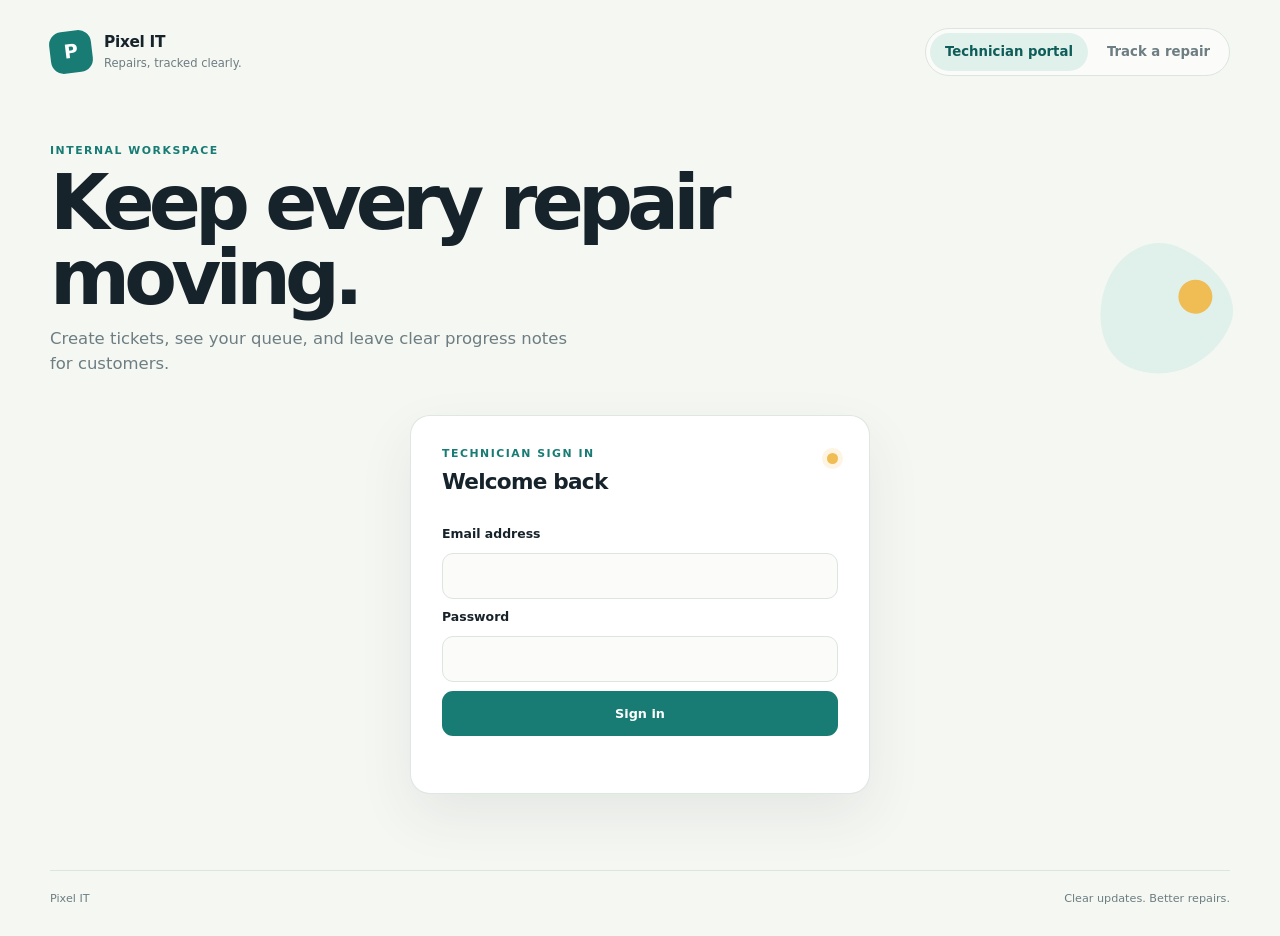
==== frontend/index.html @ 740fb648 "Created the customer accessing logs and created the frontend" ====
<!doctype html>
<html lang="en">
  <head>
    <meta charset="UTF-8" />
    <meta name="viewport" content="width=device-width, initial-scale=1.0" />
    <meta
      name="description"
      content="Pixel Repair Shop technician dashboard and customer repair tracking"
    />
    <title>Pixel IT</title>
    <link rel="stylesheet" href="./styles.css" />
    <script defer src="./app.js"></script>
  </head>
  <body>
    <div class="app-shell">
      <header class="site-header">
        <a class="brand" href="#top" aria-label="Pixel Repair Shop home">
          <span class="brand-mark" aria-hidden="true">P</span>
          <span>
            <strong>Pixel IT</strong>
            <small>Repairs, tracked clearly.</small>
          </span>
        </a>

        <nav class="main-nav" aria-label="Main navigation">
          <button class="nav-button active" type="button" data-view="technician-view">
            Technician portal
          </button>
          <button class="nav-button" type="button" data-view="customer-view">
            Track a repair
          </button>
        </nav>
      </header>

      <main id="top">
        <section class="view active" id="technician-view" aria-labelledby="technician-title">
          <div class="page-heading">
            <div>
              <p class="eyebrow">Internal workspace</p>
              <h1 id="technician-title">Keep every repair moving.</h1>
              <p class="lede">
                Create tickets, see your queue, and leave clear progress notes for customers.
              </p>
            </div>
            <div class="heading-accent" aria-hidden="true"></div>
          </div>

          <div id="login-panel" class="panel narrow-panel">
            <div class="panel-heading">
              <div>
                <p class="eyebrow">Technician sign in</p>
                <h2>Welcome back</h2>
              </div>
              <span class="status-dot" aria-hidden="true"></span>
            </div>

            <form id="login-form" class="stack-form">
              <label for="login-email">Email address</label>
              <input id="login-email" name="email" type="email" autocomplete="email" required />

              <label for="login-password">Password</label>
              <input
                id="login-password"
                name="password"
                type="password"
                autocomplete="current-password"
                required
              />

              <button class="button primary-button" type="submit">
                <span class="button-label">Sign in</span>
                <span class="spinner" aria-hidden="true"></span>
              </button>
              <p class="form-message" id="login-message" role="alert"></p>
            </form>
          </div>

          <section id="dashboard-panel" class="dashboard hidden" aria-live="polite">
            <div class="dashboard-toolbar">
              <div>
                <p class="eyebrow">Technician dashboard</p>
                <h2>Your repair queue</h2>
              </div>
              <button id="logout-button" class="button ghost-button" type="button">Sign out</button>
            </div>

            <div class="dashboard-grid">
              <section class="panel create-panel" aria-labelledby="new-ticket-title">
                <div class="panel-heading">
                  <div>
                    <p class="eyebrow">Start a repair</p>
                    <h2 id="new-ticket-title">New ticket</h2>
                  </div>
                  <span class="panel-number">01</span>
                </div>

                <form id="ticket-form" class="stack-form">
                  <label for="customer-name">Customer name</label>
                  <input id="customer-name" name="customer_name" type="text" required maxlength="120" />

                  <label for="device-info">Device and issue</label>
                  <textarea
                    id="device-info"
                    name="device_info"
                    rows="4"
                    maxlength="500"
                    placeholder="MacBook Pro 14-inch — keyboard not responding"
                    required
                  ></textarea>

                  <button class="button primary-button" type="submit">
                    <span class="button-label">Create ticket</span>
                    <span class="spinner" aria-hidden="true"></span>
                  </button>
                  <p class="form-message" id="ticket-message" role="alert"></p>
                </form>
              </section>

              <section class="panel tickets-panel" aria-labelledby="tickets-title">
                <div class="panel-heading">
                  <div>
                    <p class="eyebrow">Active work</p>
                    <h2 id="tickets-title">Your tickets</h2>
                  </div>
                  <button id="refresh-tickets" class="icon-button" type="button" aria-label="Refresh tickets" title="Refresh tickets">
                    ↻
                  </button>
                </div>

                <div id="tickets-message" class="inline-message" role="status"></div>
                <div id="ticket-list" class="ticket-list"></div>
              </section>
            </div>
          </section>
        </section>

        <section class="view" id="customer-view" aria-labelledby="customer-title" hidden>
          <div class="page-heading customer-heading">
            <div>
              <p class="eyebrow">Customer tracking</p>
              <h1 id="customer-title">See where your repair stands.</h1>
              <p class="lede">
                Enter the ticket number from your repair receipt to see the latest update.
              </p>
            </div>
            <div class="heading-accent warm" aria-hidden="true"></div>
          </div>

          <div class="customer-layout">
            <section class="panel lookup-panel" aria-labelledby="lookup-title">
              <div class="panel-heading">
                <div>
                  <p class="eyebrow">Repair lookup</p>
                  <h2 id="lookup-title">Your ticket number</h2>
                </div>
                <span class="panel-number">01</span>
              </div>

              <form id="lookup-form" class="lookup-form">
                <label for="ticket-id">Ticket ID</label>
                <div class="input-action-row">
                  <input
                    id="ticket-id"
                    name="ticket_id"
                    type="number"
                    min="1"
                    step="1"
                    inputmode="numeric"
                    placeholder="e.g. 104"
                    required
                  />
                  <button class="button primary-button" type="submit">
                    <span class="button-label">View update</span>
                    <span class="spinner" aria-hidden="true"></span>
                  </button>
                </div>
                <p class="form-message" id="lookup-message" role="alert"></p>
              </form>
            </section>

            <section id="customer-result" class="customer-result hidden" aria-live="polite">
              <div class="result-summary panel">
                <div>
                  <p class="eyebrow">Ticket <span id="result-ticket-id">—</span></p>
                  <h2 id="result-title">Repair updates</h2>
                </div>
                <span id="result-status" class="status-badge">—</span>
              </div>
              <div class="panel log-panel">
                <div class="panel-heading compact-heading">
                  <div>
                    <p class="eyebrow">Technician notes</p>
                    <h2>Repair history</h2>
                  </div>
                </div>
                <div id="customer-log-list" class="customer-log-list"></div>
              </div>
            </section>
          </div>
        </section>
      </main>

      <footer class="site-footer">
        <span>Pixel IT</span>
        <span>Clear updates. Better repairs.</span>
      </footer>
    </div>

    <dialog id="log-dialog" class="log-dialog">
      <form id="log-form" class="stack-form" method="dialog">
        <div class="panel-heading">
          <div>
            <p class="eyebrow">Ticket <span id="log-ticket-id">—</span></p>
            <h2>Add progress note</h2>
          </div>
          <button id="close-log-dialog" class="close-button" type="button" aria-label="Close">×</button>
        </div>
        <label for="log-note">What changed?</label>
        <textarea
          id="log-note"
          name="note"
          rows="5"
          maxlength="1000"
          placeholder="Inspected the charging circuit and ordered a replacement part."
          required
        ></textarea>
        <button class="button primary-button" type="submit">
          <span class="button-label">Save note</span>
          <span class="spinner" aria-hidden="true"></span>
        </button>
        <p class="form-message" id="log-message" role="alert"></p>
      </form>
    </dialog>
  </body>
</html>
---- frontend/styles.css ----
:root {
  --ink: #17232b;
  --muted: #6d7d82;
  --paper: #f5f7f2;
  --surface: #ffffff;
  --line: #dce5df;
  --teal: #187c75;
  --teal-dark: #0e5d59;
  --teal-soft: #e0f1eb;
  --coral: #dc755c;
  --coral-soft: #fce9df;
  --yellow: #f0bc54;
  --shadow: 0 22px 55px rgba(25, 55, 58, 0.08);
  --radius: 20px;
}

* {
  box-sizing: border-box;
}

html {
  scroll-behavior: smooth;
}

body {
  margin: 0;
  min-width: 320px;
  color: var(--ink);
  background: var(--paper);
  font-family: Inter, ui-sans-serif, system-ui, -apple-system, BlinkMacSystemFont, "Segoe UI", sans-serif;
  line-height: 1.5;
}

button,
input,
textarea {
  font: inherit;
}

button {
  cursor: pointer;
}

button:disabled {
  cursor: wait;
  opacity: 0.7;
}

button:focus-visible,
input:focus-visible,
textarea:focus-visible {
  outline: 3px solid rgba(24, 124, 117, 0.28);
  outline-offset: 2px;
}

.app-shell {
  width: min(1180px, calc(100% - 40px));
  min-height: 100vh;
  margin: 0 auto;
}

.site-header {
  display: flex;
  align-items: center;
  justify-content: space-between;
  gap: 24px;
  padding: 28px 0 34px;
}

.brand {
  display: inline-flex;
  align-items: center;
  gap: 12px;
  color: var(--ink);
  text-decoration: none;
}

.brand-mark {
  display: grid;
  width: 42px;
  height: 42px;
  place-items: center;
  border-radius: 13px;
  color: #fff;
  background: var(--teal);
  font-size: 1.2rem;
  font-weight: 800;
  transform: rotate(-7deg);
}

.brand strong,
.brand small {
  display: block;
}

.brand strong {
  font-size: 0.96rem;
  letter-spacing: -0.02em;
}

.brand small {
  margin-top: 1px;
  color: var(--muted);
  font-size: 0.72rem;
}

.main-nav {
  display: flex;
  gap: 4px;
  padding: 4px;
  border: 1px solid var(--line);
  border-radius: 999px;
  background: rgba(255, 255, 255, 0.62);
}

.nav-button {
  padding: 9px 15px;
  border: 0;
  border-radius: 999px;
  color: var(--muted);
  background: transparent;
  font-size: 0.83rem;
  font-weight: 700;
}

.nav-button.active {
  color: var(--teal-dark);
  background: var(--teal-soft);
}

.view {
  display: none;
  padding: 34px 0 76px;
}

.view.active {
  display: block;
}

.page-heading {
  display: flex;
  align-items: flex-end;
  justify-content: space-between;
  gap: 24px;
  margin-bottom: 38px;
}

.page-heading h1 {
  max-width: 680px;
  margin: 8px 0 12px;
  color: var(--ink);
  font-size: clamp(2.4rem, 6vw, 5rem);
  font-weight: 780;
  letter-spacing: -0.075em;
  line-height: 0.98;
}

.lede {
  max-width: 540px;
  margin: 0;
  color: var(--muted);
  font-size: 1.03rem;
}

.eyebrow {
  margin: 0;
  color: var(--teal);
  font-size: 0.68rem;
  font-weight: 800;
  letter-spacing: 0.14em;
  line-height: 1.2;
  text-transform: uppercase;
}

.heading-accent {
  width: 130px;
  height: 130px;
  flex: 0 0 auto;
  border-radius: 39% 61% 58% 42% / 45% 39% 61% 55%;
  background: var(--teal-soft);
  transform: rotate(23deg);
}

.heading-accent::after {
  display: block;
  width: 34px;
  height: 34px;
  margin: 22px 0 0 70px;
  border-radius: 50%;
  background: var(--yellow);
  content: "";
}

.heading-accent.warm {
  background: var(--coral-soft);
}

.heading-accent.warm::after {
  background: var(--coral);
}

.panel {
  border: 1px solid rgba(220, 229, 223, 0.9);
  border-radius: var(--radius);
  background: var(--surface);
  box-shadow: var(--shadow);
}

.narrow-panel {
  max-width: 460px;
  margin: 0 auto;
  padding: 31px;
}

.panel-heading,
.dashboard-toolbar {
  display: flex;
  align-items: flex-start;
  justify-content: space-between;
  gap: 18px;
}

.panel-heading h2,
.dashboard-toolbar h2 {
  margin: 6px 0 0;
  font-size: 1.35rem;
  letter-spacing: -0.035em;
}

.status-dot {
  width: 11px;
  height: 11px;
  margin-top: 6px;
  border-radius: 50%;
  background: var(--yellow);
  box-shadow: 0 0 0 5px rgba(240, 188, 84, 0.16);
}

.stack-form {
  display: grid;
  gap: 9px;
  margin-top: 27px;
}

label {
  color: var(--ink);
  font-size: 0.78rem;
  font-weight: 750;
}

input,
textarea {
  width: 100%;
  border: 1px solid var(--line);
  border-radius: 11px;
  color: var(--ink);
  background: #fbfcfa;
  font-size: 0.92rem;
  transition: border-color 160ms ease, box-shadow 160ms ease, background 160ms ease;
}

input {
  min-height: 46px;
  padding: 0 13px;
}

textarea {
  min-height: 105px;
  padding: 12px 13px;
  resize: vertical;
}

input::placeholder,
textarea::placeholder {
  color: #a3b0ae;
}

input:focus,
textarea:focus {
  border-color: var(--teal);
  background: #fff;
  box-shadow: 0 0 0 4px rgba(24, 124, 117, 0.08);
  outline: 0;
}

.button {
  display: inline-flex;
  min-height: 45px;
  align-items: center;
  justify-content: center;
  gap: 9px;
  border: 0;
  border-radius: 11px;
  padding: 0 17px;
  font-size: 0.8rem;
  font-weight: 800;
  transition: background 160ms ease, color 160ms ease, transform 160ms ease;
}

.button:hover:not(:disabled) {
  transform: translateY(-1px);
}

.primary-button {
  color: #fff;
  background: var(--teal);
}

.primary-button:hover:not(:disabled) {
  background: var(--teal-dark);
}

.ghost-button {
  color: var(--teal-dark);
  background: var(--teal-soft);
}

.ghost-button:hover:not(:disabled) {
  background: #cce8df;
}

.spinner {
  display: none;
  width: 14px;
  height: 14px;
  border: 2px solid rgba(255, 255, 255, 0.45);
  border-top-color: #fff;
  border-radius: 50%;
  animation: spin 700ms linear infinite;
}

.is-loading .spinner {
  display: inline-block;
}

.is-loading .button-label {
  opacity: 0.85;
}

@keyframes spin {
  to {
    transform: rotate(360deg);
  }
}

.form-message,
.inline-message {
  min-height: 1.2em;
  margin: 2px 0 0;
  color: var(--muted);
  font-size: 0.78rem;
}

.form-message.error,
.inline-message.error {
  color: #b74f42;
}

.form-message.success,
.inline-message.success {
  color: var(--teal-dark);
}

.dashboard {
  margin-top: 12px;
}

.dashboard-toolbar {
  align-items: center;
  margin-bottom: 23px;
}

.dashboard-grid {
  display: grid;
  grid-template-columns: minmax(270px, 0.78fr) minmax(0, 1.22fr);
  gap: 20px;
}

.create-panel,
.tickets-panel,
.lookup-panel,
.log-panel,
.result-summary {
  padding: 27px;
}

.panel-number {
  color: var(--coral);
  font-size: 0.78rem;
  font-weight: 800;
}

.icon-button {
  display: grid;
  width: 35px;
  height: 35px;
  place-items: center;
  border: 1px solid var(--line);
  border-radius: 50%;
  color: var(--teal-dark);
  background: transparent;
  font-size: 1.25rem;
  line-height: 1;
}

.icon-button:hover {
  background: var(--teal-soft);
}

.ticket-list {
  display: grid;
  gap: 10px;
  max-height: 515px;
  margin-top: 10px;
  overflow-y: auto;
  padding-right: 3px;
}

.ticket-card {
  display: grid;
  grid-template-columns: 1fr auto;
  gap: 13px;
  padding: 17px;
  border: 1px solid var(--line);
  border-radius: 14px;
  background: #fbfcfa;
}

.ticket-card h3 {
  margin: 0;
  font-size: 0.95rem;
  letter-spacing: -0.02em;
}

.ticket-card p {
  margin: 4px 0 0;
  color: var(--muted);
  font-size: 0.79rem;
  line-height: 1.45;
}

.ticket-meta {
  display: flex;
  flex-wrap: wrap;
  align-items: center;
  gap: 7px;
  margin-top: 12px;
}

.ticket-id {
  color: var(--teal-dark);
  font-size: 0.72rem;
  font-weight: 800;
}

.status-badge {
  display: inline-flex;
  align-items: center;
  min-height: 25px;
  border-radius: 999px;
  padding: 0 9px;
  color: var(--teal-dark);
  background: var(--teal-soft);
  font-size: 0.67rem;
  font-weight: 800;
  letter-spacing: 0.02em;
  text-transform: capitalize;
}

.status-badge.waiting_parts,
.status-badge.pending {
  color: #8a5d12;
  background: #fff0cf;
}

.status-badge.completed {
  color: #437048;
  background: #e1f1dc;
}

.status-badge.unknown {
  color: var(--muted);
  background: #edf0ee;
}

.card-action {
  align-self: center;
  border: 0;
  border-radius: 9px;
  padding: 8px 10px;
  color: var(--teal-dark);
  background: var(--teal-soft);
  font-size: 0.7rem;
  font-weight: 800;
  white-space: nowrap;
}

.card-action:hover {
  background: #cce8df;
}

.empty-state {
  padding: 38px 20px;
  border: 1px dashed var(--line);
  border-radius: 14px;
  color: var(--muted);
  text-align: center;
  font-size: 0.84rem;
}

.customer-layout {
  display: grid;
  grid-template-columns: minmax(260px, 0.7fr) minmax(0, 1.3fr);
  align-items: start;
  gap: 20px;
}

.lookup-form {
  display: grid;
  gap: 10px;
  margin-top: 28px;
}

.input-action-row {
  display: grid;
  grid-template-columns: 1fr auto;
  gap: 9px;
}

.customer-result {
  display: grid;
  gap: 16px;
}

.result-summary {
  display: flex;
  align-items: center;
  justify-content: space-between;
  gap: 16px;
}

.result-summary h2 {
  margin: 6px 0 0;
  font-size: 1.25rem;
  letter-spacing: -0.035em;
}

.compact-heading {
  margin-bottom: 23px;
}

.customer-log-list {
  display: grid;
  gap: 0;
}

.customer-log {
  position: relative;
  padding: 0 0 25px 27px;
}

.customer-log:last-child {
  padding-bottom: 0;
}

.customer-log::before {
  position: absolute;
  top: 5px;
  bottom: 0;
  left: 5px;
  width: 1px;
  background: var(--line);
  content: "";
}

.customer-log:last-child::before {
  display: none;
}

.customer-log::after {
  position: absolute;
  top: 3px;
  left: 0;
  width: 11px;
  height: 11px;
  border: 3px solid var(--surface);
  border-radius: 50%;
  background: var(--teal);
  box-shadow: 0 0 0 1px var(--teal);
  content: "";
}

.customer-log time {
  color: var(--teal);
  font-size: 0.7rem;
  font-weight: 800;
  letter-spacing: 0.04em;
  text-transform: uppercase;
}

.customer-log p {
  margin: 7px 0 0;
  font-size: 0.9rem;
  line-height: 1.6;
}

.no-logs {
  padding: 24px 0 3px;
  color: var(--muted);
  font-size: 0.85rem;
}

.site-footer {
  display: flex;
  justify-content: space-between;
  gap: 20px;
  padding: 20px 0 28px;
  border-top: 1px solid var(--line);
  color: var(--muted);
  font-size: 0.7rem;
}

.log-dialog {
  width: min(460px, calc(100% - 32px));
  border: 0;
  border-radius: var(--radius);
  padding: 0;
  color: var(--ink);
  background: var(--surface);
  box-shadow: 0 30px 90px rgba(12, 40, 43, 0.22);
}

.log-dialog::backdrop {
  background: rgba(17, 43, 46, 0.42);
  backdrop-filter: blur(3px);
}

.log-dialog .stack-form {
  margin: 0;
  padding: 31px;
}

.close-button {
  width: 30px;
  height: 30px;
  border: 0;
  border-radius: 50%;
  color: var(--muted);
  background: #f0f4f1;
  font-size: 1.2rem;
  line-height: 1;
}

.close-button:hover {
  color: var(--ink);
  background: var(--line);
}

.hidden {
  display: none !important;
}

@media (max-width: 820px) {
  .dashboard-grid,
  .customer-layout {
    grid-template-columns: 1fr;
  }

  .page-heading {
    align-items: flex-start;
  }

  .heading-accent {
    width: 90px;
    height: 90px;
  }

  .heading-accent::after {
    width: 25px;
    height: 25px;
    margin: 17px 0 0 48px;
  }
}

@media (max-width: 600px) {
  .app-shell {
    width: min(100% - 28px, 1180px);
  }

  .site-header {
    align-items: flex-start;
    flex-direction: column;
    padding-bottom: 12px;
  }

  .main-nav {
    width: 100%;
  }

  .nav-button {
    flex: 1;
  }

  .view {
    padding-top: 27px;
  }

  .page-heading {
    margin-bottom: 27px;
  }

  .heading-accent {
    display: none;
  }

  .narrow-panel,
  .create-panel,
  .tickets-panel,
  .lookup-panel,
  .log-panel,
  .result-summary {
    padding: 22px;
  }

  .input-action-row {
    grid-template-columns: 1fr;
  }

  .input-action-row .button {
    width: 100%;
  }

  .ticket-card {
    grid-template-columns: 1fr;
  }

  .card-action {
    justify-self: start;
  }

  .site-footer {
    flex-direction: column;
    gap: 5px;
  }
}
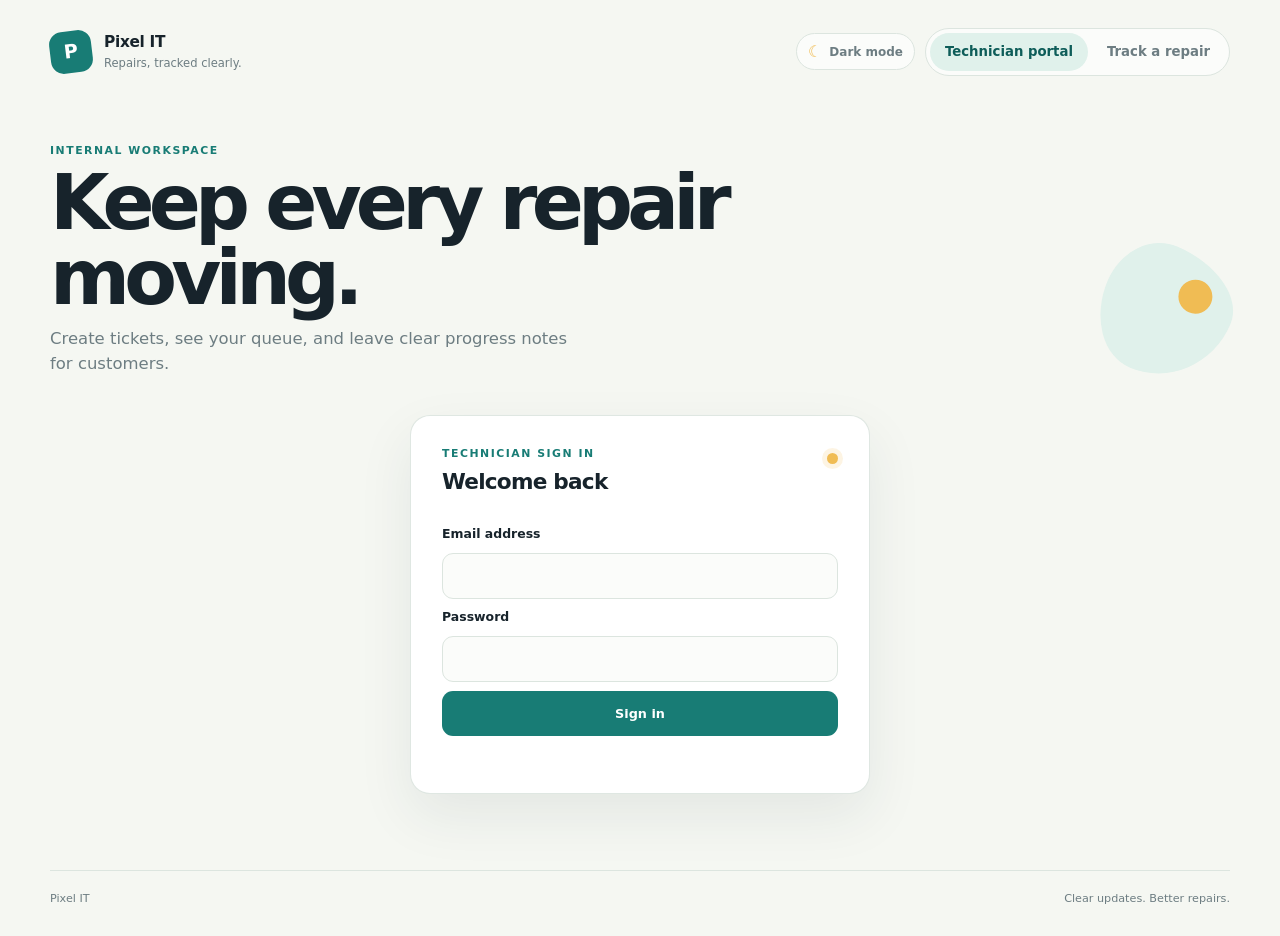
==== commit 4a47aad0: "Adding dark-light mode toggle feature" ====
--- a/frontend/index.html
+++ b/frontend/index.html
@@ -22,14 +22,27 @@
           </span>
         </a>
 
-        <nav class="main-nav" aria-label="Main navigation">
-          <button class="nav-button active" type="button" data-view="technician-view">
-            Technician portal
+        <div class="header-actions">
+          <button
+            id="theme-toggle"
+            class="theme-toggle"
+            type="button"
+            aria-label="Switch to dark mode"
+            title="Switch to dark mode"
+          >
+            <span class="theme-icon" aria-hidden="true">☾</span>
+            <span class="theme-label">Dark mode</span>
           </button>
-          <button class="nav-button" type="button" data-view="customer-view">
-            Track a repair
-          </button>
-        </nav>
+
+          <nav class="main-nav" aria-label="Main navigation">
+            <button class="nav-button active" type="button" data-view="technician-view">
+              Technician portal
+            </button>
+            <button class="nav-button" type="button" data-view="customer-view">
+              Track a repair
+            </button>
+          </nav>
+        </div>
       </header>
 
       <main id="top">
--- a/frontend/styles.css
+++ b/frontend/styles.css
@@ -10,8 +10,42 @@
   --coral: #dc755c;
   --coral-soft: #fce9df;
   --yellow: #f0bc54;
+  --header-bg: rgba(255, 255, 255, 0.62);
+  --input-bg: #fbfcfa;
+  --card-bg: #fbfcfa;
+  --control-bg: #f0f4f1;
   --shadow: 0 22px 55px rgba(25, 55, 58, 0.08);
   --radius: 20px;
+}
+
+:root[data-theme="dark"] {
+  --ink: #e8f1ed;
+  --muted: #a7bbb5;
+  --paper: #101b1d;
+  --surface: #17282a;
+  --line: #2c4544;
+  --teal: #278779;
+  --teal-dark: #a3e4d2;
+  --teal-soft: #1d3b38;
+  --coral: #ef987f;
+  --coral-soft: #482e2a;
+  --yellow: #f4c968;
+  --header-bg: rgba(23, 40, 42, 0.82);
+  --input-bg: #122224;
+  --card-bg: #142426;
+  --control-bg: #203536;
+  --shadow: 0 22px 55px rgba(0, 0, 0, 0.2);
+}
+
+:root[data-theme="dark"] .status-badge.waiting_parts,
+:root[data-theme="dark"] .status-badge.pending {
+  color: #f4c968;
+  background: #49391e;
+}
+
+:root[data-theme="dark"] .status-badge.completed {
+  color: #a7dfb0;
+  background: #203d2d;
 }
 
 * {
@@ -65,6 +99,13 @@
   justify-content: space-between;
   gap: 24px;
   padding: 28px 0 34px;
+}
+
+.header-actions {
+  display: flex;
+  align-items: center;
+  justify-content: flex-end;
+  gap: 10px;
 }
 
 .brand {
@@ -110,7 +151,32 @@
   padding: 4px;
   border: 1px solid var(--line);
   border-radius: 999px;
-  background: rgba(255, 255, 255, 0.62);
+  background: var(--header-bg);
+}
+
+.theme-toggle {
+  display: inline-flex;
+  min-height: 37px;
+  align-items: center;
+  gap: 7px;
+  border: 1px solid var(--line);
+  border-radius: 999px;
+  padding: 0 11px;
+  color: var(--muted);
+  background: var(--header-bg);
+  font-size: 0.75rem;
+  font-weight: 750;
+}
+
+.theme-toggle:hover {
+  color: var(--ink);
+  border-color: var(--teal);
+}
+
+.theme-icon {
+  color: var(--yellow);
+  font-size: 1rem;
+  line-height: 1;
 }
 
 .nav-button {
@@ -254,7 +320,7 @@
   border: 1px solid var(--line);
   border-radius: 11px;
   color: var(--ink);
-  background: #fbfcfa;
+  background: var(--input-bg);
   font-size: 0.92rem;
   transition: border-color 160ms ease, box-shadow 160ms ease, background 160ms ease;
 }
@@ -423,7 +489,7 @@
   padding: 17px;
   border: 1px solid var(--line);
   border-radius: 14px;
-  background: #fbfcfa;
+  background: var(--card-bg);
 }
 
 .ticket-card h3 {
@@ -646,7 +712,7 @@
   border: 0;
   border-radius: 50%;
   color: var(--muted);
-  background: #f0f4f1;
+  background: var(--control-bg);
   font-size: 1.2rem;
   line-height: 1;
 }
@@ -691,6 +757,16 @@
     align-items: flex-start;
     flex-direction: column;
     padding-bottom: 12px;
+  }
+
+  .header-actions {
+    width: 100%;
+    align-items: stretch;
+    flex-direction: column-reverse;
+  }
+
+  .theme-toggle {
+    align-self: flex-end;
   }
 
   .main-nav {
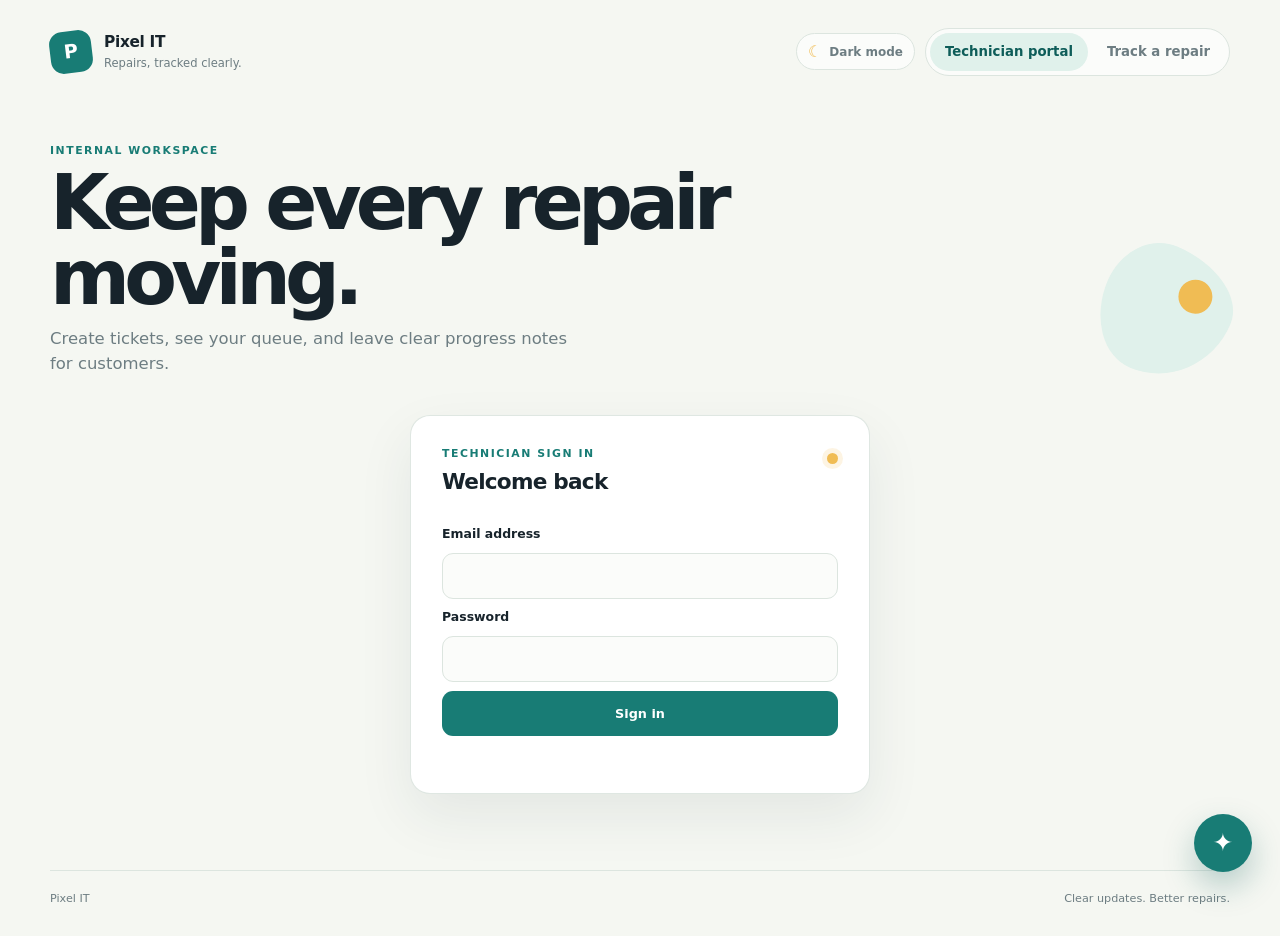
==== commit d69951b7: "Adding the AI assistant" ====
--- a/frontend/index.html
+++ b/frontend/index.html
@@ -213,13 +213,98 @@
         </section>
       </main>
 
+      <button
+        id="ai-chat-toggle"
+        class="ai-chat-toggle"
+        type="button"
+        aria-controls="ai-chat-widget"
+        aria-expanded="false"
+        aria-label="Open repair assistant"
+        title="Ask the repair assistant"
+      >
+        <span aria-hidden="true">✦</span>
+      </button>
+
+      <aside id="ai-chat-widget" class="ai-chat-widget hidden" aria-label="Repair assistant">
+        <div class="ai-chat-header">
+          <div>
+            <p class="eyebrow">Pixel assistant</p>
+            <h2>Ask about your repair</h2>
+          </div>
+          <button id="ai-chat-close" class="close-button" type="button" aria-label="Close repair assistant">×</button>
+        </div>
+        <p id="ai-chat-context" class="ai-chat-context" role="status"></p>
+        <div id="ai-chat-messages" class="ai-chat-messages" aria-live="polite"></div>
+        <form id="ai-chat-form" class="ai-chat-form">
+          <label class="sr-only" for="ai-chat-input">Message the repair assistant</label>
+          <textarea
+            id="ai-chat-input"
+            rows="2"
+            maxlength="2000"
+            placeholder="Ask for the latest repair update..."
+            required
+          ></textarea>
+          <button class="button primary-button" type="submit">
+            <span class="button-label">Send</span>
+            <span class="spinner" aria-hidden="true"></span>
+          </button>
+          <p id="ai-chat-message" class="form-message" role="alert"></p>
+        </form>
+      </aside>
+
       <footer class="site-footer">
         <span>Pixel IT</span>
         <span>Clear updates. Better repairs.</span>
       </footer>
     </div>
 
-    <dialog id="log-dialog" class="log-dialog">
+    <dialog id="edit-dialog" class="app-dialog">
+      <form id="edit-form" class="stack-form" method="dialog">
+        <div class="panel-heading">
+          <div>
+            <p class="eyebrow">Ticket <span id="edit-ticket-id">—</span></p>
+            <h2>Edit ticket</h2>
+          </div>
+          <button id="close-edit-dialog" class="close-button" type="button" aria-label="Close">×</button>
+        </div>
+
+        <label for="edit-customer-name">Customer name</label>
+        <input id="edit-customer-name" name="customer_name" type="text" maxlength="120" required />
+
+        <label for="edit-device-info">Device and issue</label>
+        <textarea id="edit-device-info" name="device_info" rows="4" maxlength="500" required></textarea>
+
+        <label for="edit-status">Repair status</label>
+        <select id="edit-status" name="status" required>
+          <option value="pending">Pending</option>
+          <option value="in_progress">In progress</option>
+          <option value="waiting_parts">Waiting for parts</option>
+          <option value="completed">Completed</option>
+        </select>
+
+        <button class="button primary-button" type="submit">
+          <span class="button-label">Save changes</span>
+          <span class="spinner" aria-hidden="true"></span>
+        </button>
+        <p class="form-message" id="edit-message" role="alert"></p>
+      </form>
+    </dialog>
+
+    <dialog id="history-dialog" class="app-dialog">
+      <div class="dialog-content">
+        <div class="panel-heading">
+          <div>
+            <p class="eyebrow">Ticket <span id="history-ticket-id">—</span></p>
+            <h2>Repair history</h2>
+          </div>
+          <button id="close-history-dialog" class="close-button" type="button" aria-label="Close">×</button>
+        </div>
+        <p id="history-message" class="inline-message" role="status"></p>
+        <div id="history-list" class="history-list"></div>
+      </div>
+    </dialog>
+
+    <dialog id="log-dialog" class="app-dialog">
       <form id="log-form" class="stack-form" method="dialog">
         <div class="panel-heading">
           <div>
--- a/frontend/styles.css
+++ b/frontend/styles.css
@@ -67,7 +67,8 @@
 
 button,
 input,
-textarea {
+textarea,
+select {
   font: inherit;
 }
 
@@ -82,7 +83,8 @@
 
 button:focus-visible,
 input:focus-visible,
-textarea:focus-visible {
+textarea:focus-visible,
+select:focus-visible {
   outline: 3px solid rgba(24, 124, 117, 0.28);
   outline-offset: 2px;
 }
@@ -336,13 +338,19 @@
   resize: vertical;
 }
 
+select {
+  min-height: 46px;
+  padding: 0 13px;
+}
+
 input::placeholder,
 textarea::placeholder {
   color: #a3b0ae;
 }
 
 input:focus,
-textarea:focus {
+textarea:focus,
+select:focus {
   border-color: var(--teal);
   background: #fff;
   box-shadow: 0 0 0 4px rgba(24, 124, 117, 0.08);
@@ -561,8 +569,35 @@
   white-space: nowrap;
 }
 
+.ticket-actions {
+  display: flex;
+  flex-wrap: wrap;
+  align-content: center;
+  justify-content: flex-end;
+  gap: 6px;
+}
+
 .card-action:hover {
   background: #cce8df;
+}
+
+.danger-action {
+  color: #a85142;
+  background: var(--coral-soft);
+}
+
+.danger-action:hover {
+  color: #8f4035;
+  background: #f5d3c8;
+}
+
+:root[data-theme="dark"] .danger-action {
+  color: #ffb19d;
+}
+
+:root[data-theme="dark"] .danger-action:hover {
+  color: #ffd0c4;
+  background: #5a3831;
 }
 
 .empty-state {
@@ -686,6 +721,7 @@
   font-size: 0.7rem;
 }
 
+.app-dialog,
 .log-dialog {
   width: min(460px, calc(100% - 32px));
   border: 0;
@@ -696,14 +732,53 @@
   box-shadow: 0 30px 90px rgba(12, 40, 43, 0.22);
 }
 
+.app-dialog::backdrop,
 .log-dialog::backdrop {
   background: rgba(17, 43, 46, 0.42);
   backdrop-filter: blur(3px);
 }
 
+.app-dialog .stack-form,
 .log-dialog .stack-form {
   margin: 0;
   padding: 31px;
+}
+
+.dialog-content {
+  padding: 31px;
+}
+
+.history-list {
+  display: grid;
+  gap: 10px;
+  max-height: 440px;
+  margin-top: 15px;
+  overflow-y: auto;
+}
+
+.history-item {
+  display: flex;
+  align-items: flex-start;
+  justify-content: space-between;
+  gap: 14px;
+  padding: 15px;
+  border: 1px solid var(--line);
+  border-radius: 13px;
+  background: var(--card-bg);
+}
+
+.history-item time {
+  color: var(--teal);
+  font-size: 0.7rem;
+  font-weight: 800;
+  letter-spacing: 0.04em;
+  text-transform: uppercase;
+}
+
+.history-item p {
+  margin: 6px 0 0;
+  font-size: 0.84rem;
+  line-height: 1.5;
 }
 
 .close-button {
@@ -720,6 +795,127 @@
 .close-button:hover {
   color: var(--ink);
   background: var(--line);
+}
+
+.ai-chat-toggle {
+  position: fixed;
+  right: 28px;
+  bottom: 28px;
+  z-index: 20;
+  display: grid;
+  width: 58px;
+  height: 58px;
+  place-items: center;
+  border: 0;
+  border-radius: 50%;
+  color: #fff;
+  background: var(--teal);
+  box-shadow: 0 14px 32px rgba(14, 93, 89, 0.28);
+  font-size: 1.55rem;
+  transition: transform 160ms ease, background 160ms ease;
+}
+
+.ai-chat-toggle:hover {
+  background: var(--teal-dark);
+  transform: translateY(-2px);
+}
+
+.ai-chat-widget {
+  position: fixed;
+  right: 28px;
+  bottom: 98px;
+  z-index: 19;
+  display: grid;
+  width: min(390px, calc(100% - 32px));
+  max-height: min(620px, calc(100vh - 125px));
+  grid-template-rows: auto auto minmax(150px, 1fr) auto;
+  overflow: hidden;
+  border: 1px solid var(--line);
+  border-radius: var(--radius);
+  color: var(--ink);
+  background: var(--surface);
+  box-shadow: 0 24px 70px rgba(12, 40, 43, 0.22);
+}
+
+.ai-chat-header {
+  display: flex;
+  align-items: flex-start;
+  justify-content: space-between;
+  gap: 16px;
+  padding: 22px 22px 12px;
+}
+
+.ai-chat-header h2 {
+  margin: 6px 0 0;
+  font-size: 1.12rem;
+  letter-spacing: -0.035em;
+}
+
+.ai-chat-context {
+  margin: 0;
+  padding: 0 22px 14px;
+  color: var(--muted);
+  font-size: 0.73rem;
+}
+
+.ai-chat-messages {
+  display: flex;
+  flex-direction: column;
+  gap: 9px;
+  min-height: 150px;
+  overflow-y: auto;
+  padding: 8px 22px 18px;
+  background: var(--input-bg);
+}
+
+.ai-chat-bubble {
+  max-width: 88%;
+  padding: 10px 12px;
+  border-radius: 14px;
+  font-size: 0.82rem;
+  line-height: 1.5;
+  white-space: pre-wrap;
+}
+
+.ai-chat-bubble.assistant {
+  align-self: flex-start;
+  border-bottom-left-radius: 4px;
+  color: var(--ink);
+  background: var(--surface);
+}
+
+.ai-chat-bubble.user {
+  align-self: flex-end;
+  border-bottom-right-radius: 4px;
+  color: #fff;
+  background: var(--teal);
+}
+
+.ai-chat-form {
+  display: grid;
+  gap: 8px;
+  padding: 14px 22px 18px;
+  background: var(--surface);
+}
+
+.ai-chat-form textarea {
+  min-height: 67px;
+}
+
+.ai-chat-form .button {
+  width: 100%;
+}
+
+.sr-only {
+  position: absolute;
+  width: 1px;
+  height: 1px;
+  padding: 0;
+  margin: -1px;
+  overflow: hidden;
+  clip: rect(0, 0, 0, 0);
+  white-space: nowrap;
+  border: 0;
 }
 
 .hidden {
@@ -818,4 +1014,15 @@
     flex-direction: column;
     gap: 5px;
   }
-}
+
+  .ai-chat-toggle {
+    right: 16px;
+    bottom: 18px;
+  }
+
+  .ai-chat-widget {
+    right: 16px;
+    bottom: 88px;
+    width: calc(100% - 32px);
+  }
+}
